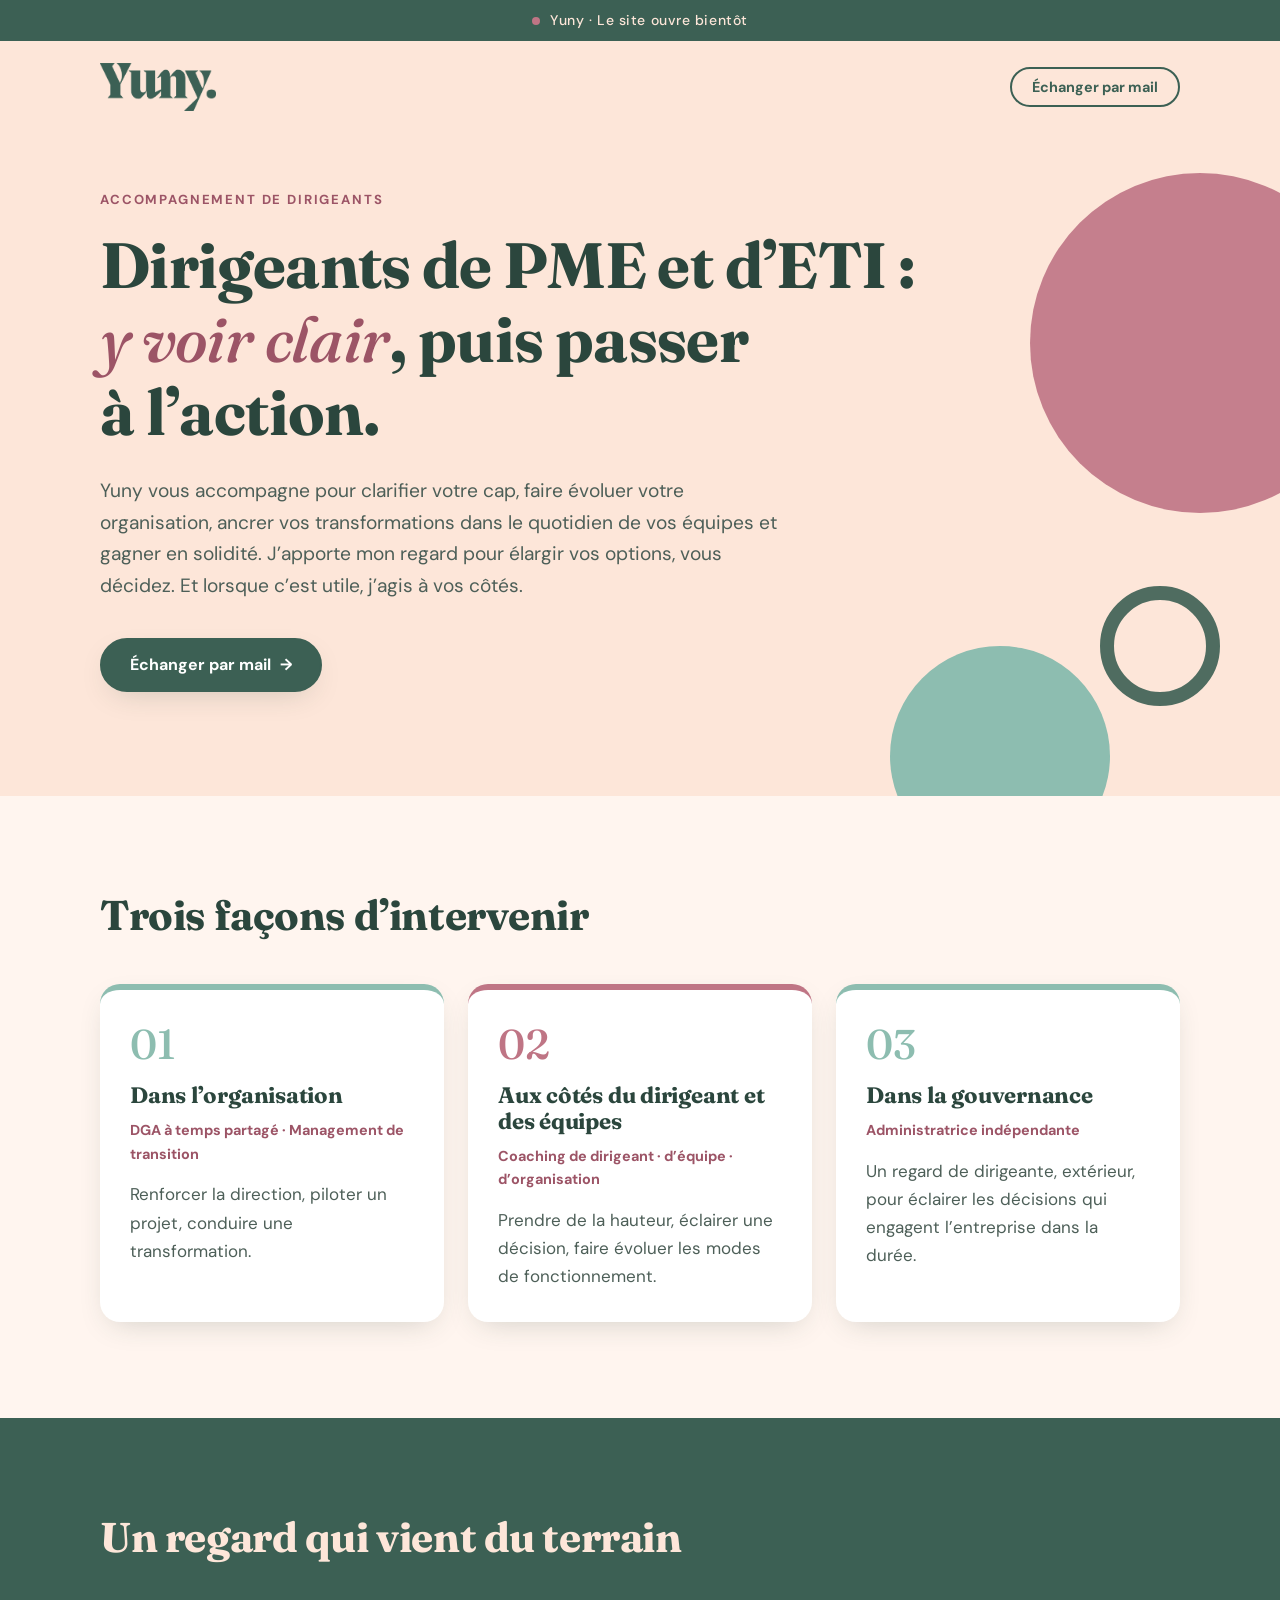
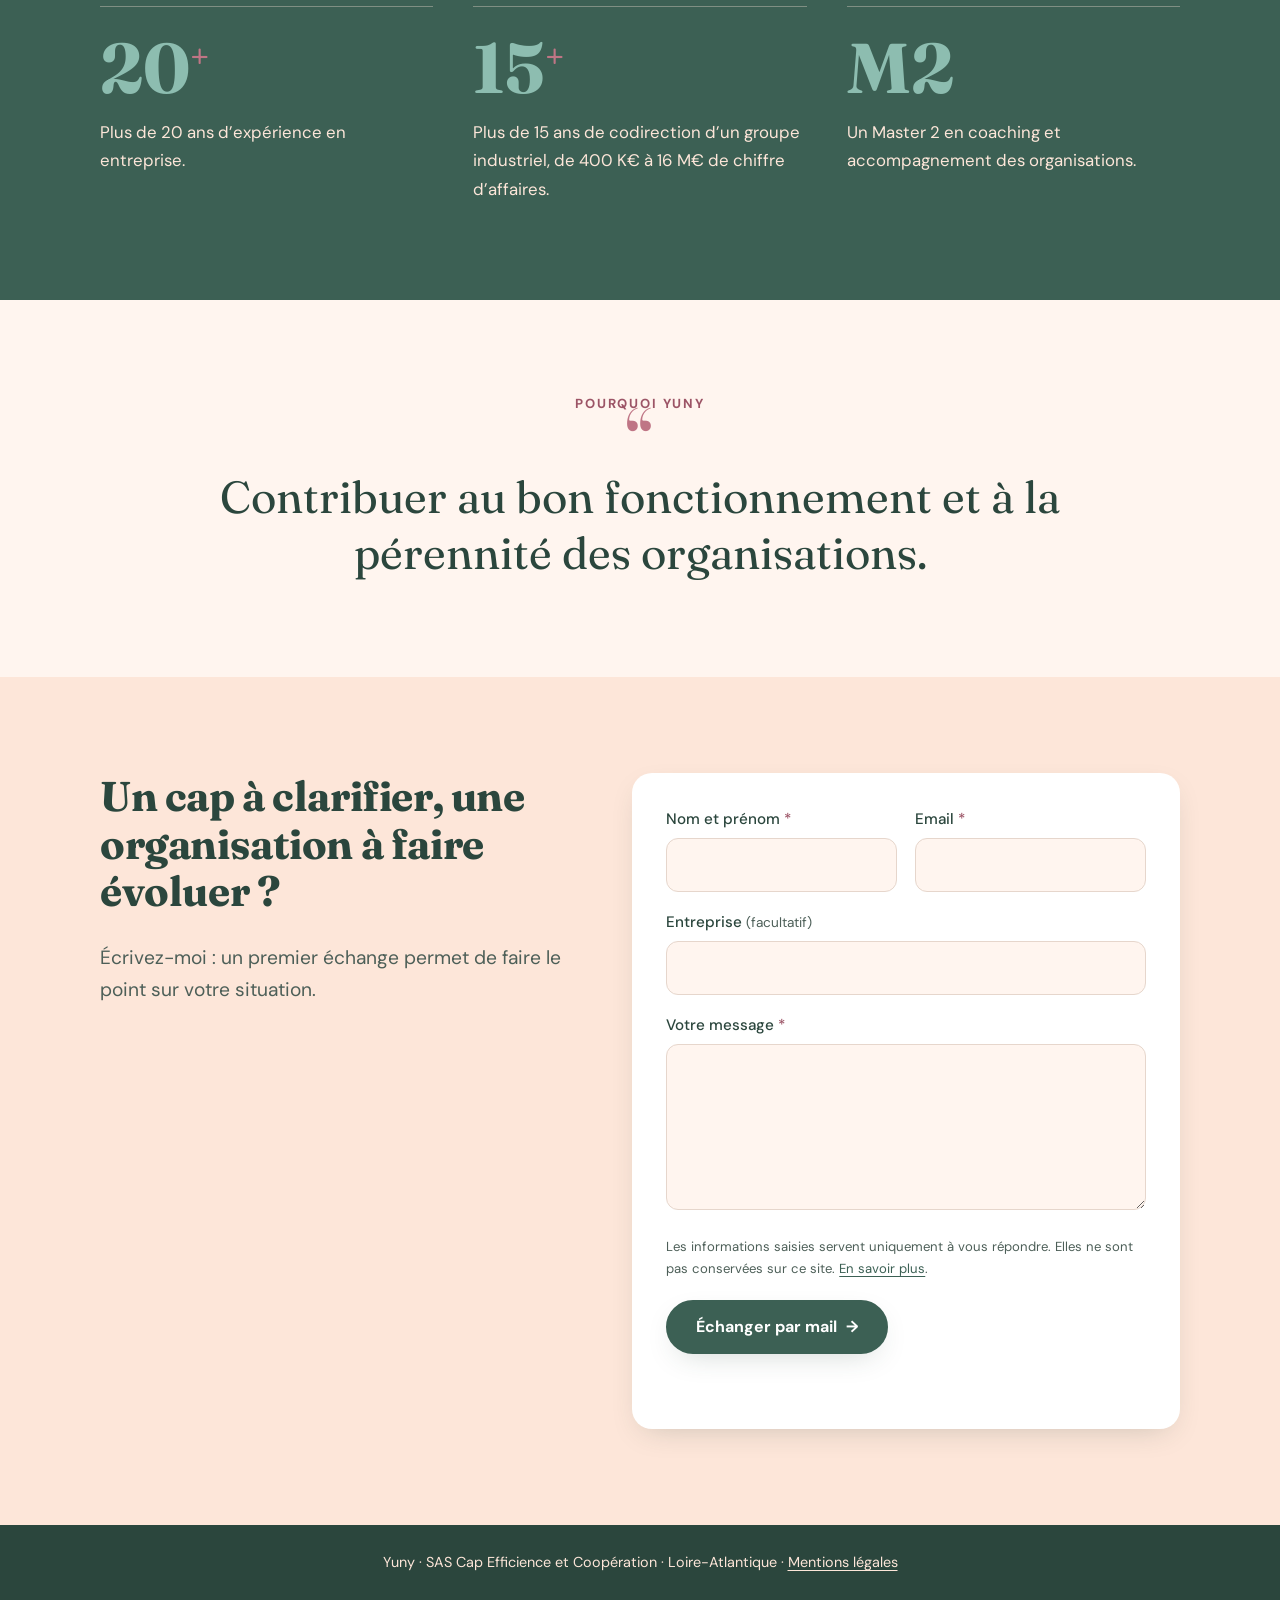
==== index.html @ f50bc77d "Landing page temporaire Yuny - index.html : bandeau, hero, offres, expérience, pourquoi Yuny, contac" ====
<!doctype html>
<html lang="fr">
<head>
  <meta charset="utf-8">
  <meta name="viewport" content="width=device-width, initial-scale=1">
  <title>Yuny · Accompagnement des dirigeants de PME et d'ETI</title>
  <meta name="description" content="Yuny accompagne les dirigeants de PME et d'ETI : DGA à temps partagé, management de transition, coaching et administratrice indépendante. Loire-Atlantique.">
  <meta name="theme-color" content="#3c6054">
  <meta property="og:title" content="Yuny · Y voir clair, puis passer à l'action">
  <meta property="og:description" content="Accompagnement des dirigeants de PME et d'ETI : clarifier le cap, faire évoluer l'organisation, gagner en solidité.">
  <meta property="og:type" content="website">
  <meta property="og:locale" content="fr_FR">
  <link rel="icon" href="assets/favicon.svg" type="image/svg+xml">
  <link rel="preconnect" href="https://fonts.googleapis.com">
  <link rel="preconnect" href="https://fonts.gstatic.com" crossorigin>
  <link href="https://fonts.googleapis.com/css2?family=DM+Sans:opsz,wght@9..40,400;9..40,500;9..40,700&family=Fraunces:opsz,wght@9..144,500;9..144,700&display=swap" rel="stylesheet">
  <link rel="stylesheet" href="assets/style.css">
</head>
<body>
  <a class="skip" href="#contenu">Aller au contenu</a>

  <div class="ribbon" role="note">
    <span class="ribbon__dot" aria-hidden="true"></span>
    Yuny · Le site ouvre bientôt
  </div>

  <header class="header">
    <div class="wrap header__inner">
      <a href="./" class="header__logo" aria-label="Yuny, accueil">
        <img src="assets/logo-yuny.png" alt="Yuny" width="1181" height="484">
      </a>
      <a class="btn btn--ghost btn--sm" href="#contact">Échanger par mail</a>
    </div>
  </header>

  <main id="contenu">
    <!-- HERO -->
    <section class="hero">
      <div class="hero__shapes" aria-hidden="true">
        <span class="shape shape--rose"></span>
        <span class="shape shape--sage"></span>
        <span class="shape shape--ring"></span>
      </div>
      <div class="wrap hero__inner">
        <p class="eyebrow">Accompagnement de dirigeants</p>
        <h1>Dirigeants de PME et d’ETI&nbsp;: <em>y&nbsp;voir clair</em>, puis passer à&nbsp;l’action.</h1>
        <p class="lead">Yuny vous accompagne pour clarifier votre cap, faire évoluer votre organisation, ancrer vos transformations dans le quotidien de vos équipes et gagner en solidité. J’apporte mon regard pour élargir vos options, vous décidez. Et lorsque c’est utile, j’agis à vos côtés.</p>
        <div class="hero__cta">
          <a class="btn" href="#contact">Échanger par mail <span aria-hidden="true">→</span></a>
        </div>
      </div>
    </section>

    <!-- OFFRES -->
    <section class="section" aria-labelledby="t-offres">
      <div class="wrap">
        <h2 id="t-offres" class="section__title">Trois façons d’intervenir</h2>
        <div class="cards">
          <article class="card">
            <span class="card__num" aria-hidden="true">01</span>
            <h3>Dans l’organisation</h3>
            <p class="card__tag">DGA à temps partagé · Management de transition</p>
            <p>Renforcer la direction, piloter un projet, conduire une transformation.</p>
          </article>
          <article class="card card--accent">
            <span class="card__num" aria-hidden="true">02</span>
            <h3>Aux côtés du dirigeant et des équipes</h3>
            <p class="card__tag">Coaching de dirigeant · d’équipe · d’organisation</p>
            <p>Prendre de la hauteur, éclairer une décision, faire évoluer les modes de fonctionnement.</p>
          </article>
          <article class="card">
            <span class="card__num" aria-hidden="true">03</span>
            <h3>Dans la gouvernance</h3>
            <p class="card__tag">Administratrice indépendante</p>
            <p>Un regard de dirigeante, extérieur, pour éclairer les décisions qui engagent l’entreprise dans la durée.</p>
          </article>
        </div>
      </div>
    </section>

    <!-- EXPERIENCE -->
    <section class="section section--green" aria-labelledby="t-terrain">
      <div class="wrap">
        <h2 id="t-terrain" class="section__title">Un regard qui vient du terrain</h2>
        <ul class="stats">
          <li class="stat">
            <span class="stat__big">20<sup>+</sup></span>
            <span class="stat__txt">Plus de 20 ans d’expérience en entreprise.</span>
          </li>
          <li class="stat">
            <span class="stat__big">15<sup>+</sup></span>
            <span class="stat__txt">Plus de 15 ans de codirection d’un groupe industriel, de 400&nbsp;K€ à 16&nbsp;M€ de chiffre d’affaires.</span>
          </li>
          <li class="stat">
            <span class="stat__big">M2</span>
            <span class="stat__txt">Un Master&nbsp;2 en coaching et accompagnement des organisations.</span>
          </li>
        </ul>
      </div>
    </section>

    <!-- POURQUOI -->
    <section class="section why" aria-labelledby="t-why">
      <div class="wrap why__inner">
        <h2 id="t-why" class="eyebrow eyebrow--center">Pourquoi Yuny</h2>
        <p class="why__quote">Contribuer au bon fonctionnement et à la pérennité des organisations.</p>
      </div>
    </section>

    <!-- CONTACT -->
    <section class="section section--peach" id="contact" aria-labelledby="t-contact">
      <div class="wrap contact">
        <div class="contact__intro">
          <h2 id="t-contact" class="section__title">Un cap à clarifier, une organisation à faire évoluer&nbsp;?</h2>
          <p class="lead">Écrivez-moi&nbsp;: un premier échange permet de faire le point sur votre situation.</p>
        </div>

        <form class="form" id="contact-form" action="contact.php" method="post" novalidate>
          <div class="form__row">
            <div class="field">
              <label for="f-nom">Nom et prénom <span aria-hidden="true">*</span></label>
              <input id="f-nom" name="nom" type="text" autocomplete="name" required maxlength="100">
            </div>
            <div class="field">
              <label for="f-email">Email <span aria-hidden="true">*</span></label>
              <input id="f-email" name="email" type="email" autocomplete="email" required maxlength="150">
            </div>
          </div>
          <div class="field">
            <label for="f-societe">Entreprise <span class="opt">(facultatif)</span></label>
            <input id="f-societe" name="societe" type="text" autocomplete="organization" maxlength="150">
          </div>
          <div class="field">
            <label for="f-message">Votre message <span aria-hidden="true">*</span></label>
            <textarea id="f-message" name="message" rows="5" required minlength="10" maxlength="5000"></textarea>
          </div>

          <!-- anti-spam : champ invisible, doit rester vide -->
          <div class="hp" aria-hidden="true">
            <label for="f-site">Ne pas remplir</label>
            <input id="f-site" name="site" type="text" tabindex="-1" autocomplete="off">
          </div>
          <input type="hidden" name="elapsed" id="f-elapsed" value="">

          <p class="form__legal">Les informations saisies servent uniquement à vous répondre. Elles ne sont pas conservées sur ce site. <a href="mentions-legales.html#donnees">En savoir plus</a>.</p>

          <button class="btn" type="submit">Échanger par mail <span aria-hidden="true">→</span></button>
          <p class="form__status" id="form-status" role="status" aria-live="polite"></p>
        </form>
      </div>
    </section>
  </main>

  <footer class="footer">
    <div class="wrap footer__inner">
      <p>Yuny · SAS Cap Efficience et Coopération · Loire-Atlantique · <a href="mentions-legales.html">Mentions légales</a></p>
    </div>
  </footer>

  <script src="assets/main.js" defer></script>
</body>
</html>
---- assets/style.css ----
/* Yuny — landing page temporaire */
:root {
  --rose: #bf7585;
  --rose-dark: #9c5466;      /* rose foncé : texte lisible sur fond clair */
  --green: #3c6054;
  --green-dark: #2b463d;
  --sage: #8dbdb0;
  --peach: #fde6d9;
  --peach-soft: #fff5ef;
  --ink: #1f2f29;
  --muted: #4d5f58;
  --white: #ffffff;

  --serif: "Fraunces", Georgia, "Times New Roman", serif;
  --sans: "DM Sans", system-ui, -apple-system, "Segoe UI", Roboto, sans-serif;

  --radius: 20px;
  --wrap: 1120px;
  --shadow: 0 10px 30px -12px rgba(43, 70, 61, .25);
}

*, *::before, *::after { box-sizing: border-box; }
html { scroll-behavior: smooth; -webkit-text-size-adjust: 100%; }
@media (prefers-reduced-motion: reduce) { html { scroll-behavior: auto; } * { transition: none !important; animation: none !important; } }

body {
  margin: 0;
  font-family: var(--sans);
  font-size: 1.0625rem;
  line-height: 1.65;
  color: var(--ink);
  background: var(--peach-soft);
  -webkit-font-smoothing: antialiased;
}
img { max-width: 100%; height: auto; display: block; }
a { color: var(--green); text-underline-offset: 3px; }
a:hover { color: var(--rose-dark); }
:focus-visible { outline: 3px solid var(--rose); outline-offset: 3px; border-radius: 4px; }

h1, h2, h3 { font-family: var(--serif); font-weight: 700; line-height: 1.15; color: var(--green-dark); margin: 0; letter-spacing: -0.01em; }

.wrap { width: 100%; max-width: var(--wrap); margin: 0 auto; padding: 0 20px; }

.skip { position: absolute; left: -9999px; top: 0; background: var(--green); color: var(--white); padding: 10px 16px; z-index: 100; }
.skip:focus { left: 12px; top: 12px; }

/* Bandeau */
.ribbon {
  background: var(--green);
  color: var(--peach);
  text-align: center;
  font-size: .875rem;
  font-weight: 500;
  letter-spacing: .04em;
  padding: 9px 16px;
  display: flex; align-items: center; justify-content: center; gap: 10px;
}
.ribbon__dot { width: 8px; height: 8px; border-radius: 50%; background: var(--rose); box-shadow: 0 0 0 0 rgba(191,117,133,.7); animation: pulse 2s infinite; }
@keyframes pulse { 70% { box-shadow: 0 0 0 8px rgba(191,117,133,0); } 100% { box-shadow: 0 0 0 0 rgba(191,117,133,0); } }

/* Header */
.header { background: var(--peach); }
.header__inner { display: flex; align-items: center; justify-content: space-between; gap: 16px; padding-top: 22px; padding-bottom: 22px; }
.header__logo img { width: 116px; }

/* Boutons */
.btn {
  display: inline-flex; align-items: center; gap: .55em;
  background: var(--green); color: var(--white);
  font: 700 1rem/1 var(--sans);
  padding: 17px 28px; border-radius: 999px; border: 2px solid var(--green);
  text-decoration: none; cursor: pointer;
  box-shadow: var(--shadow);
  transition: transform .2s ease, background .2s ease, box-shadow .2s ease;
}
.btn:hover { background: var(--green-dark); border-color: var(--green-dark); color: var(--white); transform: translateY(-2px); }
.btn span { transition: transform .2s ease; }
.btn:hover span { transform: translateX(4px); }
.btn--ghost { background: transparent; color: var(--green); box-shadow: none; }
.btn--ghost:hover { background: var(--green); color: var(--white); }
.btn--sm { padding: 11px 20px; font-size: .9rem; }
.btn[disabled] { opacity: .6; cursor: wait; transform: none; }

/* Hero */
.hero { position: relative; overflow: hidden; background: var(--peach); padding: 56px 0 104px; }
.hero__inner { position: relative; z-index: 1; max-width: 860px; margin-left: max(0px, calc((100% - var(--wrap)) / 2)); }
.eyebrow { font-family: var(--sans); font-size: .82rem; font-weight: 700; letter-spacing: .14em; text-transform: uppercase; color: var(--rose-dark); margin: 0 0 18px; }
.hero h1 { font-size: clamp(2.2rem, 5.4vw, 4rem); font-weight: 700; }
.hero h1 em { font-style: italic; font-weight: 500; color: var(--rose-dark); }
.lead { font-size: clamp(1.05rem, 1.6vw, 1.2rem); color: var(--muted); max-width: 680px; margin: 26px 0 0; }
.hero__cta { margin-top: 36px; }

.hero__shapes { position: absolute; inset: 0; pointer-events: none; }
.shape { position: absolute; border-radius: 50%; }
.shape--rose { width: 340px; height: 340px; background: var(--rose); opacity: .9; right: -90px; top: 40px; }
.shape--sage { width: 220px; height: 220px; background: var(--sage); right: 170px; bottom: -70px; }
.shape--ring { width: 120px; height: 120px; border: 14px solid var(--green); right: 60px; bottom: 90px; opacity: .9; }

/* Sections */
.section { padding: 96px 0; }
.section__title { font-size: clamp(1.8rem, 3.6vw, 2.6rem); margin-bottom: 44px; max-width: 760px; }
.section--green { background: var(--green); color: var(--peach); }
.section--green .section__title { color: var(--peach); }
.section--peach { background: var(--peach); }

/* Cartes */
.cards { display: grid; grid-template-columns: repeat(3, 1fr); gap: 24px; }
.card {
  position: relative; background: var(--white); border-radius: var(--radius);
  padding: 34px 30px 32px; box-shadow: var(--shadow);
  border-top: 6px solid var(--sage);
  transition: transform .25s ease;
}
.card:hover { transform: translateY(-4px); }
.card--accent { border-top-color: var(--rose); }
.card__num { font-family: var(--serif); font-size: 2.6rem; font-weight: 500; color: var(--sage); line-height: 1; display: block; margin-bottom: 18px; }
.card--accent .card__num { color: var(--rose); }
.card h3 { font-size: 1.4rem; margin-bottom: 10px; }
.card__tag { font-size: .9rem; font-weight: 700; color: var(--rose-dark); margin: 0 0 14px; }
.card p:last-child { margin: 0; color: var(--muted); }

/* Stats */
.stats { list-style: none; margin: 0; padding: 0; display: grid; grid-template-columns: repeat(3, 1fr); gap: 40px; }
.stat { border-top: 1px solid rgba(253, 230, 217, .35); padding-top: 26px; }
.stat__big { display: block; font-family: var(--serif); font-size: clamp(3rem, 6vw, 4.4rem); font-weight: 700; line-height: 1; color: var(--sage); margin-bottom: 14px; }
.stat__big sup { font-size: .5em; color: var(--rose); vertical-align: super; }
.stat__txt { font-size: 1.05rem; }

/* Pourquoi */
.why { background: var(--peach-soft); text-align: center; }
.why__inner { max-width: 880px; }
.eyebrow--center { text-align: center; }
.why__quote { font-family: var(--serif); font-size: clamp(1.7rem, 3.8vw, 2.8rem); line-height: 1.25; color: var(--green-dark); margin: 0; position: relative; padding-top: 40px; }
.why__quote::before { content: "“"; position: absolute; top: -30px; left: 50%; transform: translateX(-50%); font-size: 6rem; color: var(--rose); line-height: 1; }

/* Contact */
.contact { display: grid; grid-template-columns: 1fr 1.15fr; gap: 56px; align-items: start; }
.contact__intro .section__title { margin-bottom: 0; }
.form { background: var(--white); border-radius: var(--radius); padding: 34px; box-shadow: var(--shadow); }
.form__row { display: grid; grid-template-columns: 1fr 1fr; gap: 18px; }
.field { margin-bottom: 18px; }
.field label { display: block; font-weight: 500; font-size: .95rem; margin-bottom: 6px; color: var(--green-dark); }
.field label span[aria-hidden] { color: var(--rose-dark); }
.opt { font-weight: 400; color: var(--muted); font-size: .85rem; }
.field input, .field textarea {
  width: 100%; font: inherit; color: var(--ink);
  background: var(--peach-soft); border: 1.5px solid #e6d6cc; border-radius: 12px;
  padding: 12px 14px; transition: border-color .2s, background .2s;
}
.field textarea { resize: vertical; min-height: 130px; }
.field input:focus, .field textarea:focus { outline: none; border-color: var(--green); background: var(--white); box-shadow: 0 0 0 3px rgba(141, 189, 176, .45); }
.field.is-invalid input, .field.is-invalid textarea { border-color: var(--rose-dark); }
.hp { position: absolute; left: -10000px; width: 1px; height: 1px; overflow: hidden; }
.form__legal { font-size: .82rem; color: var(--muted); margin: 0 0 20px; }
.form__status { margin: 16px 0 0; font-weight: 500; min-height: 1.5em; }
.form__status.ok { color: var(--green); }
.form__status.err { color: var(--rose-dark); }

/* Footer */
.footer { background: var(--green-dark); color: var(--peach); font-size: .9rem; }
.footer__inner { padding-top: 26px; padding-bottom: 26px; text-align: center; }
.footer p { margin: 0; }
.footer a { color: var(--peach); }
.footer a:hover { color: var(--sage); }

/* Page mentions légales */
.legal { padding: 64px 0 96px; }
.legal .wrap { max-width: 780px; }
.legal h1 { font-size: clamp(2rem, 4vw, 2.8rem); margin-bottom: 32px; }
.legal h2 { font-size: 1.4rem; margin: 40px 0 12px; }
.legal p, .legal li { color: var(--muted); }
.todo { background: #fff3c4; color: #6b5300; padding: 0 4px; border-radius: 4px; }

/* Responsive */
@media (max-width: 1180px) {
  .shape--rose { width: 240px; height: 240px; right: -120px; top: -50px; opacity: .55; }
  .shape--sage { width: 160px; height: 160px; right: -40px; bottom: -70px; }
  .shape--ring { width: 90px; height: 90px; border-width: 10px; right: 110px; bottom: -30px; opacity: .5; }
}
@media (max-width: 900px) {
  .cards, .stats { grid-template-columns: 1fr; }
  .stats { gap: 28px; }
  .contact { grid-template-columns: 1fr; gap: 32px; }
  .shape--ring { display: none; }
}
@media (max-width: 560px) {
  .section { padding: 68px 0; }
  .hero { padding: 36px 0 76px; }
  .header__logo img { width: 92px; }
  .header .btn--sm { padding: 9px 14px; font-size: .82rem; }
  .form { padding: 24px 20px; }
  .form__row { grid-template-columns: 1fr; gap: 0; }
  .btn { width: 100%; justify-content: center; }
  .header .btn { width: auto; }
}
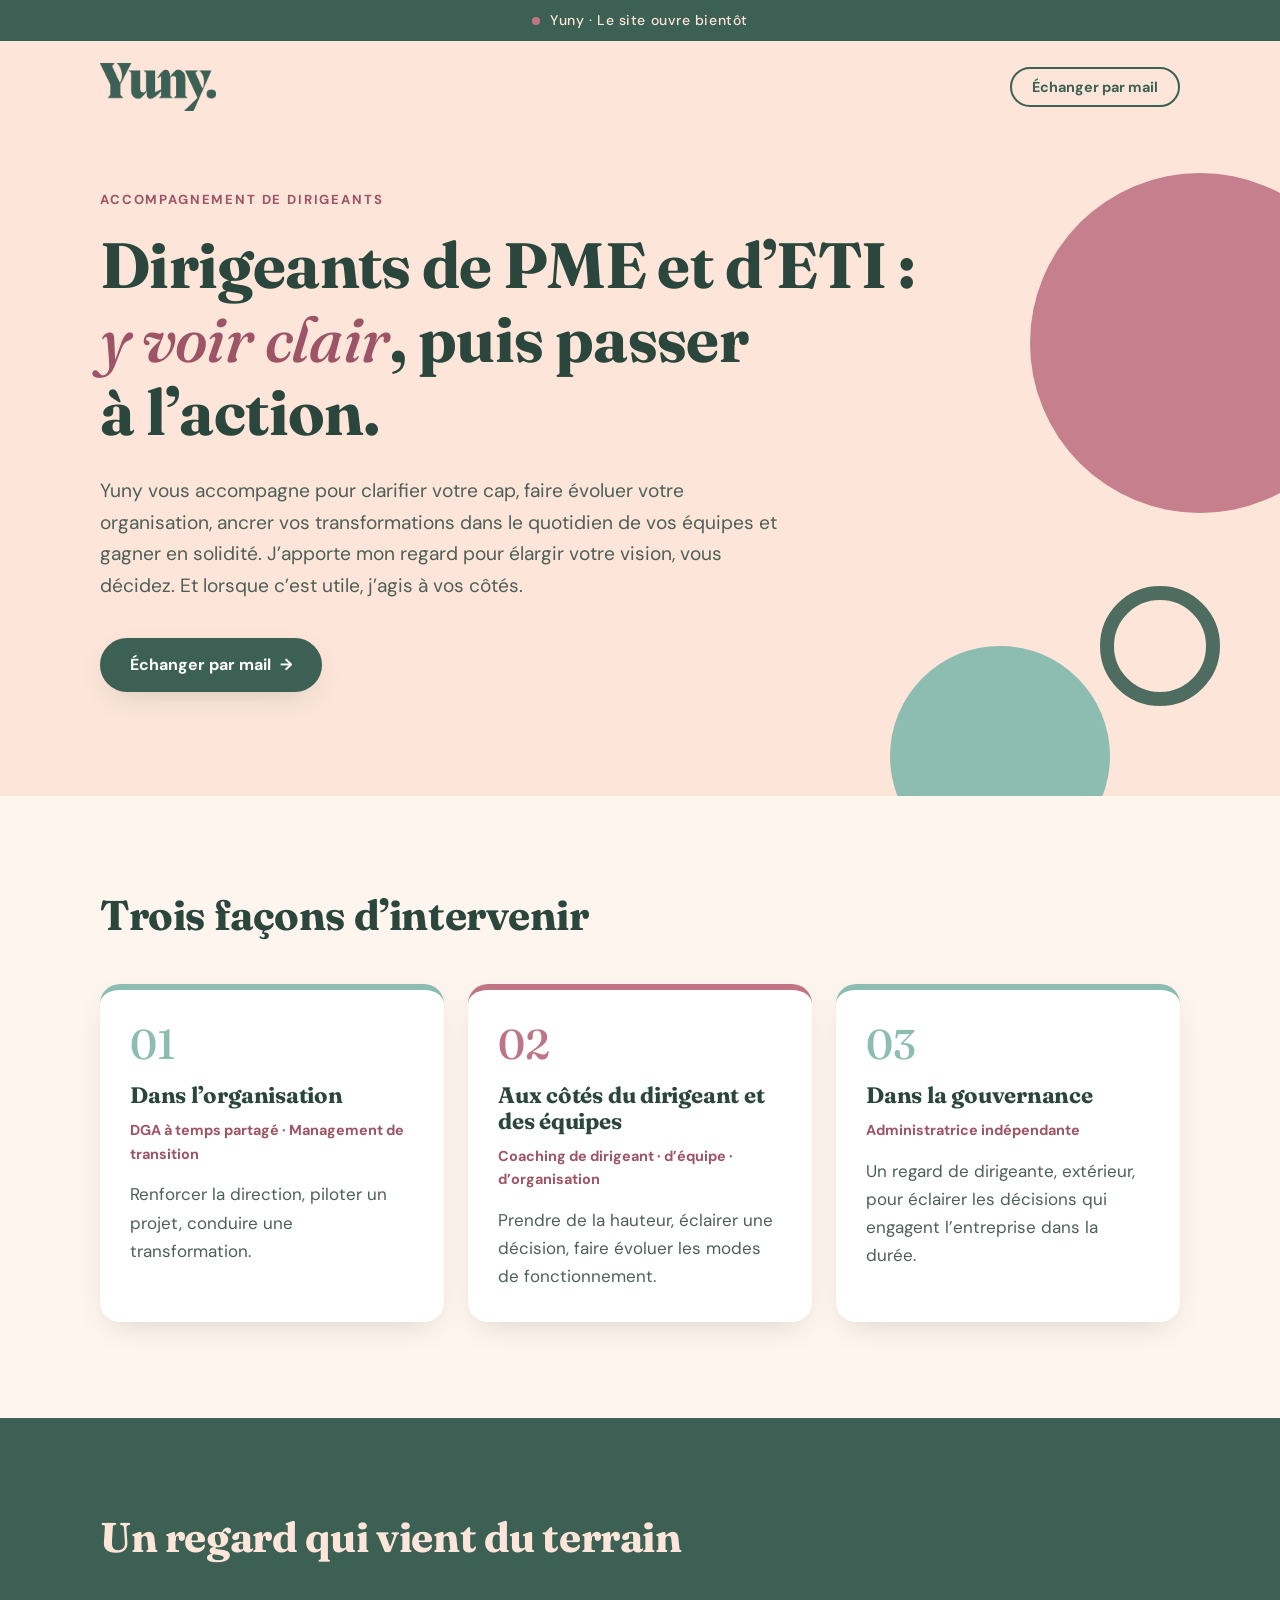
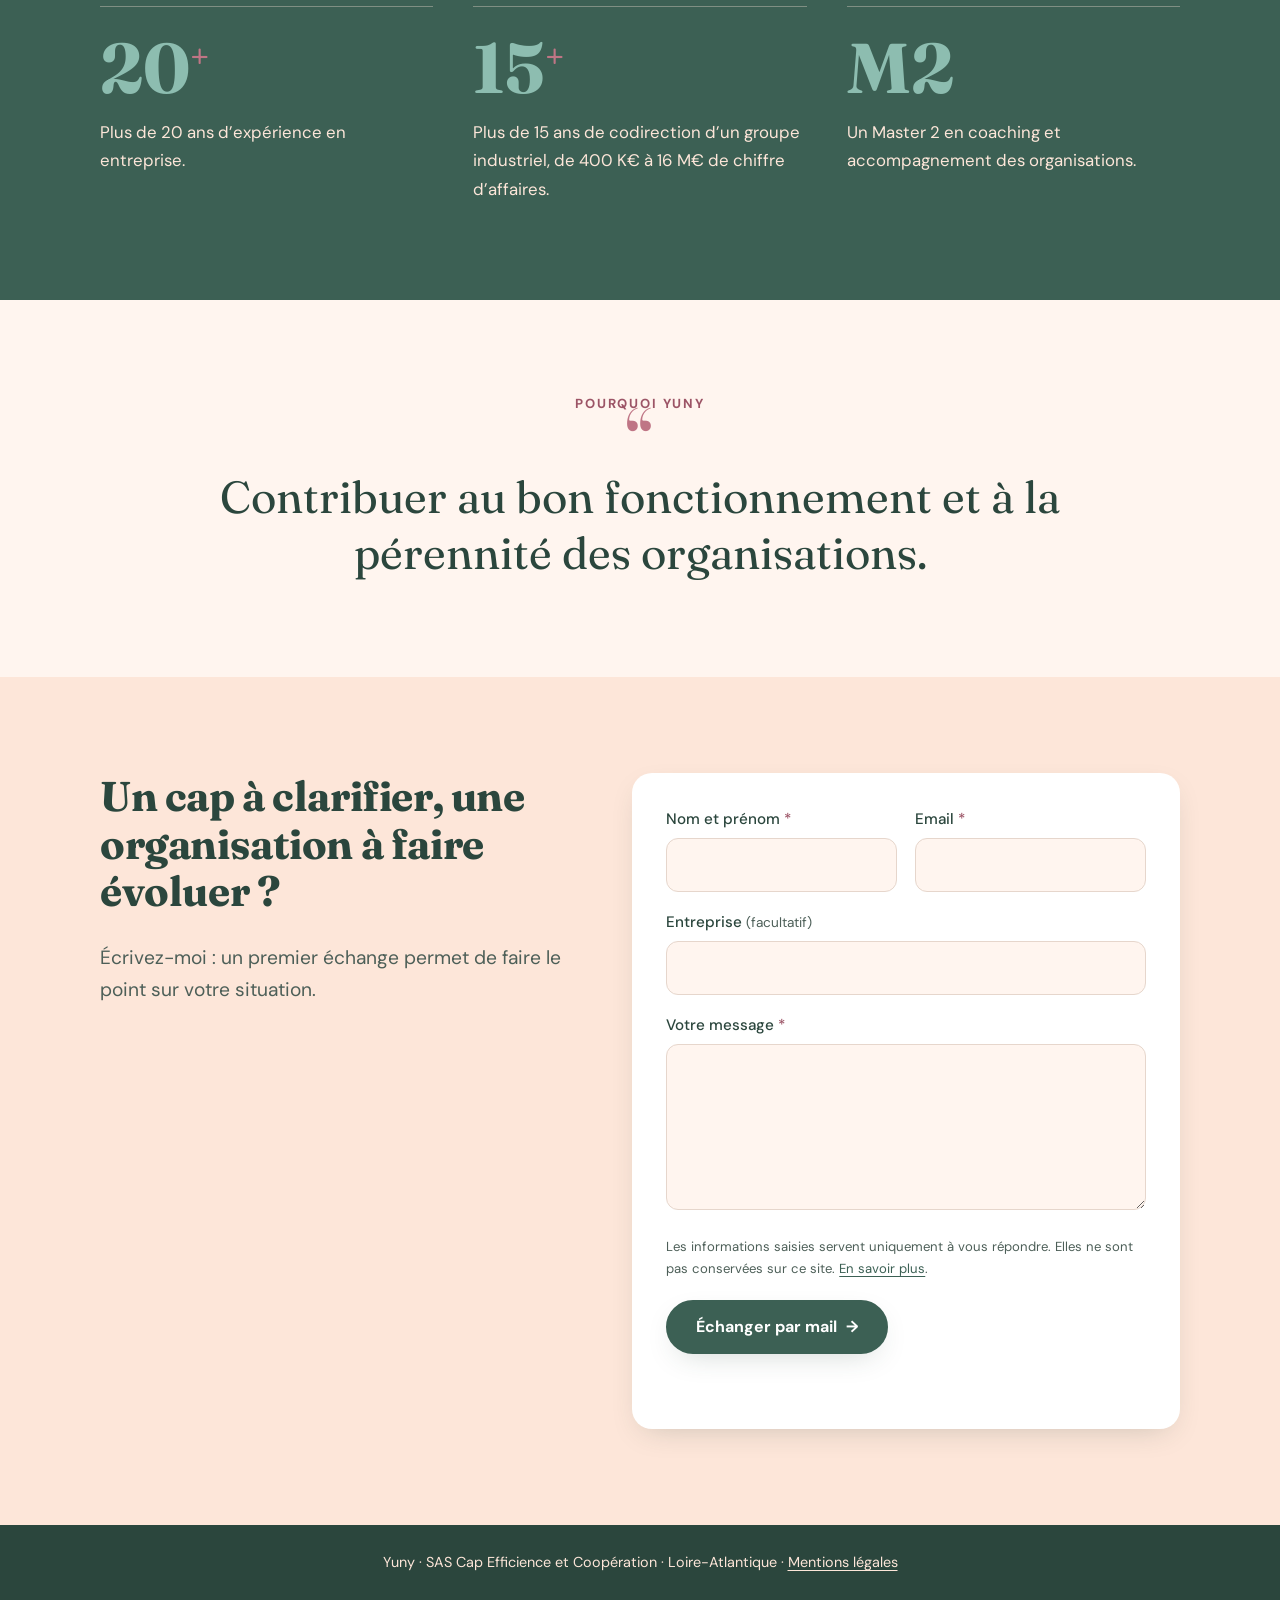
==== commit 57635348: "Sous-titre : élargir votre vision Co-Authored-By: Claude Opus 5.5 <noreply@anthropic.com>" ====
--- a/index.html
+++ b/index.html
@@ -44,7 +44,7 @@
       <div class="wrap hero__inner">
         <p class="eyebrow">Accompagnement de dirigeants</p>
         <h1>Dirigeants de PME et d’ETI&nbsp;: <em>y&nbsp;voir clair</em>, puis passer à&nbsp;l’action.</h1>
-        <p class="lead">Yuny vous accompagne pour clarifier votre cap, faire évoluer votre organisation, ancrer vos transformations dans le quotidien de vos équipes et gagner en solidité. J’apporte mon regard pour élargir vos options, vous décidez. Et lorsque c’est utile, j’agis à vos côtés.</p>
+        <p class="lead">Yuny vous accompagne pour clarifier votre cap, faire évoluer votre organisation, ancrer vos transformations dans le quotidien de vos équipes et gagner en solidité. J’apporte mon regard pour élargir votre vision, vous décidez. Et lorsque c’est utile, j’agis à vos côtés.</p>
         <div class="hero__cta">
           <a class="btn" href="#contact">Échanger par mail <span aria-hidden="true">→</span></a>
         </div>
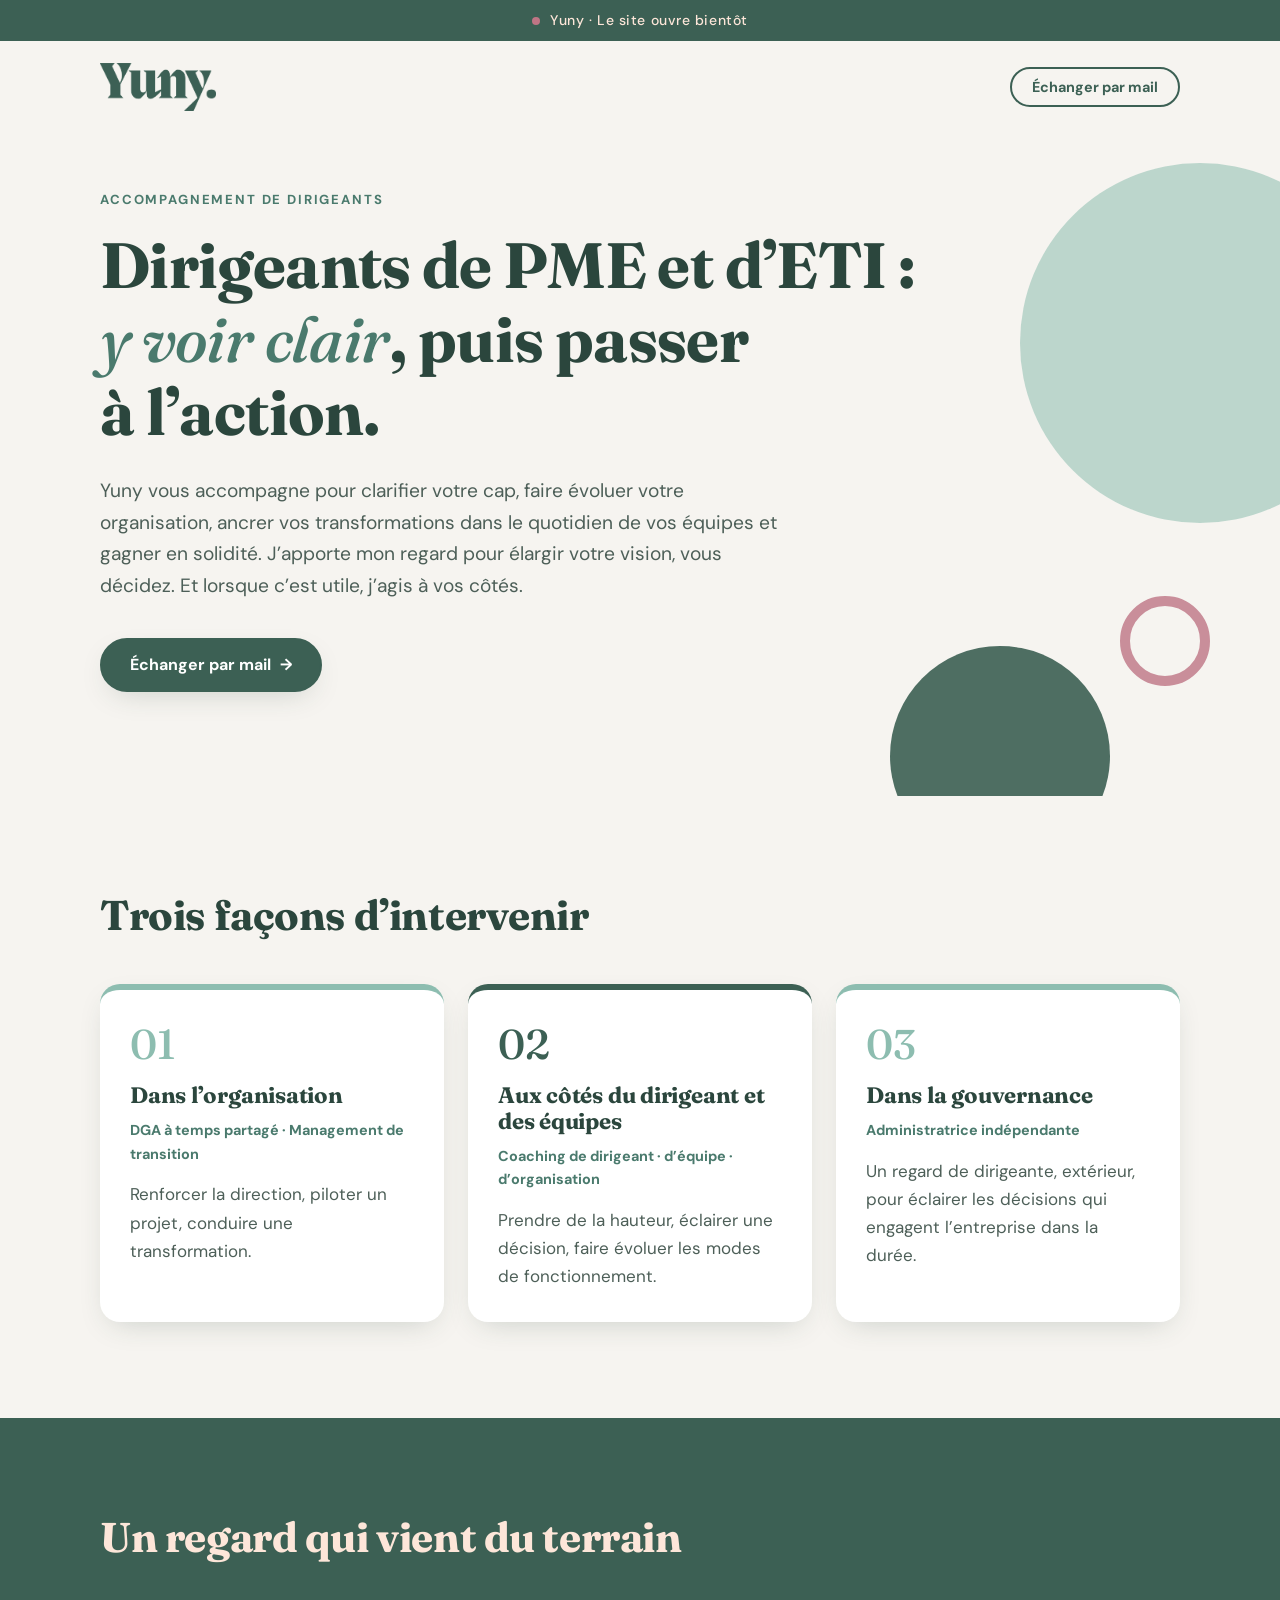
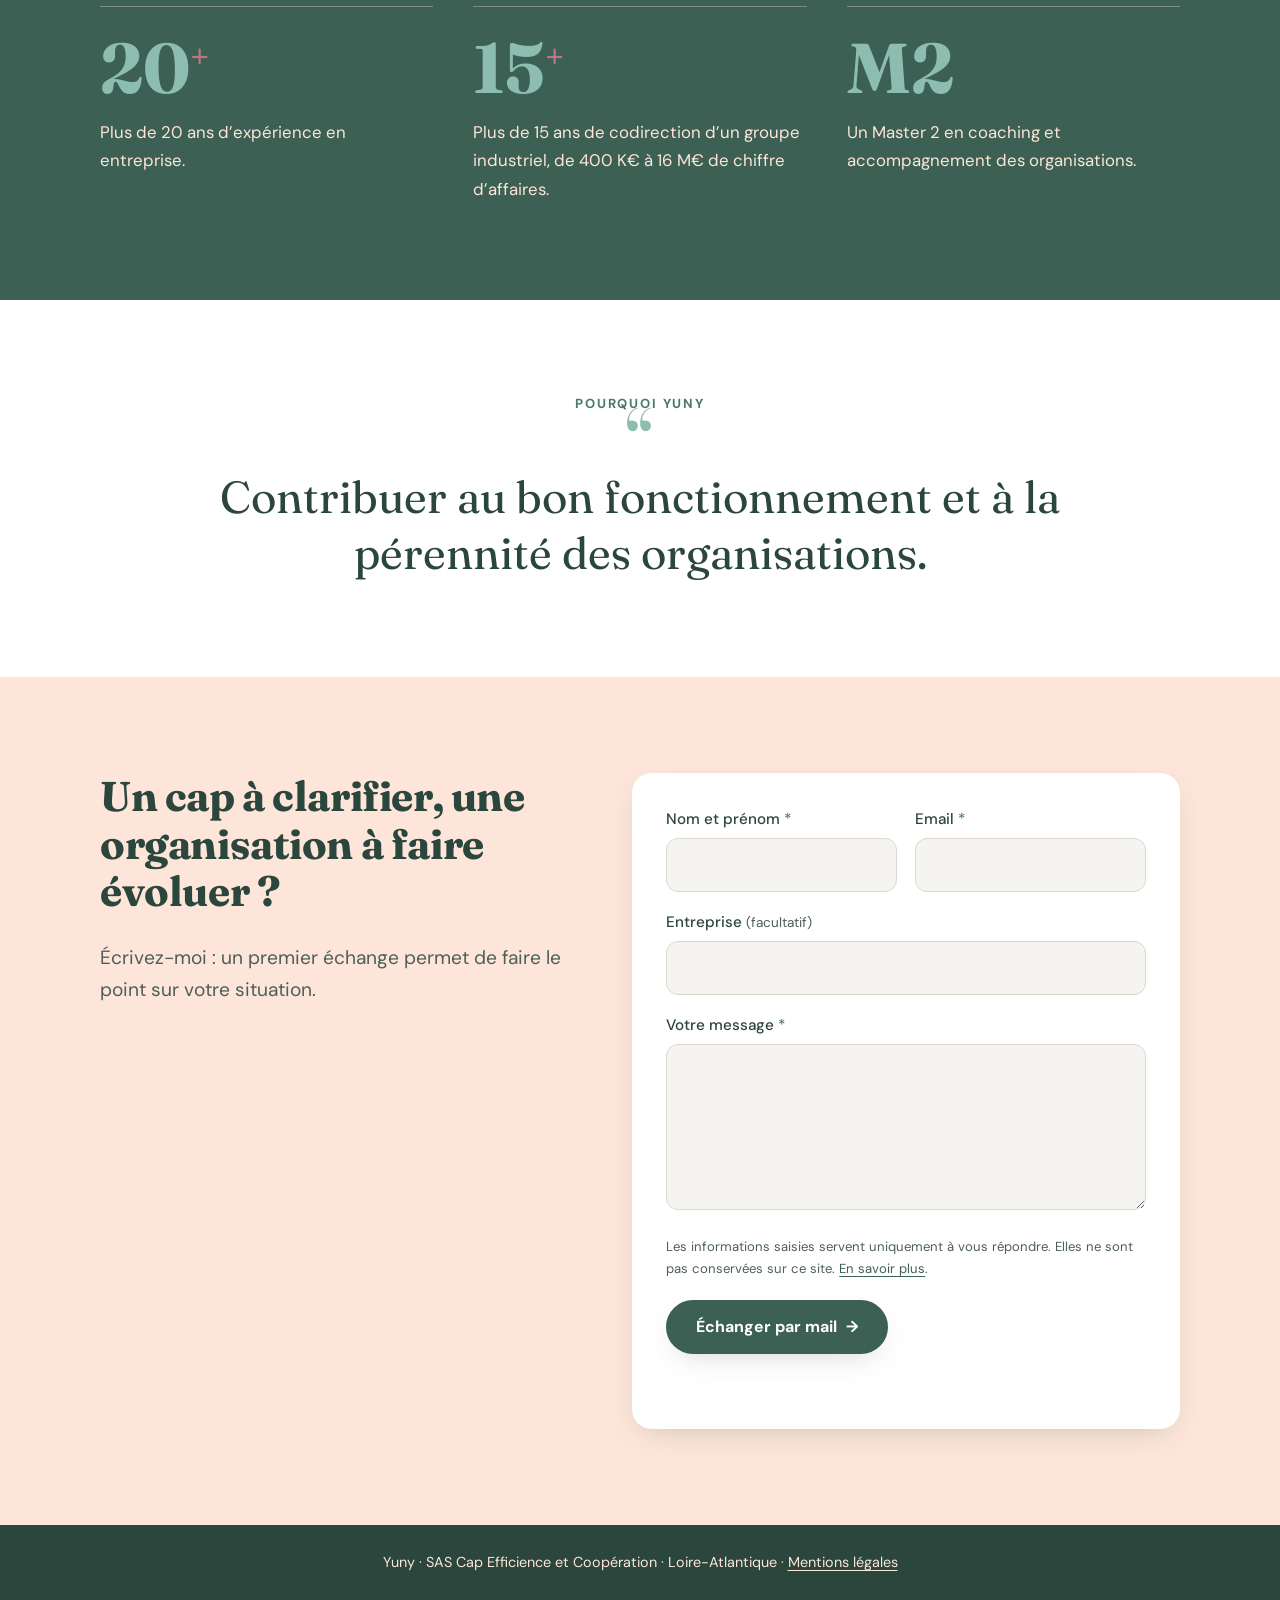
==== commit 03d2bf05: "Design plus sobre (rose en accent) et siège/RCS dans les mentions légales Co-Authored-By: Claude Opu" ====
--- a/index.html
+++ b/index.html
@@ -37,8 +37,8 @@
     <!-- HERO -->
     <section class="hero">
       <div class="hero__shapes" aria-hidden="true">
-        <span class="shape shape--rose"></span>
-        <span class="shape shape--sage"></span>
+        <span class="shape shape--big"></span>
+        <span class="shape shape--mid"></span>
         <span class="shape shape--ring"></span>
       </div>
       <div class="wrap hero__inner">
--- a/assets/style.css
+++ b/assets/style.css
@@ -7,6 +7,8 @@
   --sage: #8dbdb0;
   --peach: #fde6d9;
   --peach-soft: #fff5ef;
+  --neutral: #f6f4f0;
+  --sage-dark: #4a7a6d;     /* vert sauge foncé : texte lisible sur fond clair */
   --ink: #1f2f29;
   --muted: #4d5f58;
   --white: #ffffff;
@@ -29,13 +31,13 @@
   font-size: 1.0625rem;
   line-height: 1.65;
   color: var(--ink);
-  background: var(--peach-soft);
+  background: var(--neutral);
   -webkit-font-smoothing: antialiased;
 }
 img { max-width: 100%; height: auto; display: block; }
 a { color: var(--green); text-underline-offset: 3px; }
-a:hover { color: var(--rose-dark); }
-:focus-visible { outline: 3px solid var(--rose); outline-offset: 3px; border-radius: 4px; }
+a:hover { color: var(--green-dark); }
+:focus-visible { outline: 3px solid var(--sage); outline-offset: 3px; border-radius: 4px; }
 
 h1, h2, h3 { font-family: var(--serif); font-weight: 700; line-height: 1.15; color: var(--green-dark); margin: 0; letter-spacing: -0.01em; }
 
@@ -59,7 +61,7 @@
 @keyframes pulse { 70% { box-shadow: 0 0 0 8px rgba(191,117,133,0); } 100% { box-shadow: 0 0 0 0 rgba(191,117,133,0); } }
 
 /* Header */
-.header { background: var(--peach); }
+.header { background: var(--neutral); }
 .header__inner { display: flex; align-items: center; justify-content: space-between; gap: 16px; padding-top: 22px; padding-bottom: 22px; }
 .header__logo img { width: 116px; }
 
@@ -82,19 +84,19 @@
 .btn[disabled] { opacity: .6; cursor: wait; transform: none; }
 
 /* Hero */
-.hero { position: relative; overflow: hidden; background: var(--peach); padding: 56px 0 104px; }
+.hero { position: relative; overflow: hidden; background: var(--neutral); padding: 56px 0 104px; }
 .hero__inner { position: relative; z-index: 1; max-width: 860px; margin-left: max(0px, calc((100% - var(--wrap)) / 2)); }
-.eyebrow { font-family: var(--sans); font-size: .82rem; font-weight: 700; letter-spacing: .14em; text-transform: uppercase; color: var(--rose-dark); margin: 0 0 18px; }
+.eyebrow { font-family: var(--sans); font-size: .82rem; font-weight: 700; letter-spacing: .14em; text-transform: uppercase; color: var(--sage-dark); margin: 0 0 18px; }
 .hero h1 { font-size: clamp(2.2rem, 5.4vw, 4rem); font-weight: 700; }
-.hero h1 em { font-style: italic; font-weight: 500; color: var(--rose-dark); }
+.hero h1 em { font-style: italic; font-weight: 500; color: var(--sage-dark); }
 .lead { font-size: clamp(1.05rem, 1.6vw, 1.2rem); color: var(--muted); max-width: 680px; margin: 26px 0 0; }
 .hero__cta { margin-top: 36px; }
 
 .hero__shapes { position: absolute; inset: 0; pointer-events: none; }
 .shape { position: absolute; border-radius: 50%; }
-.shape--rose { width: 340px; height: 340px; background: var(--rose); opacity: .9; right: -90px; top: 40px; }
-.shape--sage { width: 220px; height: 220px; background: var(--sage); right: 170px; bottom: -70px; }
-.shape--ring { width: 120px; height: 120px; border: 14px solid var(--green); right: 60px; bottom: 90px; opacity: .9; }
+.shape--big { width: 360px; height: 360px; background: var(--sage); opacity: .55; right: -100px; top: 30px; }
+.shape--mid { width: 220px; height: 220px; background: var(--green); opacity: .9; right: 170px; bottom: -70px; }
+.shape--ring { width: 90px; height: 90px; border: 10px solid var(--rose); right: 70px; bottom: 110px; opacity: .8; }
 
 /* Sections */
 .section { padding: 96px 0; }
@@ -112,11 +114,11 @@
   transition: transform .25s ease;
 }
 .card:hover { transform: translateY(-4px); }
-.card--accent { border-top-color: var(--rose); }
+.card--accent { border-top-color: var(--green); }
 .card__num { font-family: var(--serif); font-size: 2.6rem; font-weight: 500; color: var(--sage); line-height: 1; display: block; margin-bottom: 18px; }
-.card--accent .card__num { color: var(--rose); }
+.card--accent .card__num { color: var(--green); }
 .card h3 { font-size: 1.4rem; margin-bottom: 10px; }
-.card__tag { font-size: .9rem; font-weight: 700; color: var(--rose-dark); margin: 0 0 14px; }
+.card__tag { font-size: .9rem; font-weight: 700; color: var(--sage-dark); margin: 0 0 14px; }
 .card p:last-child { margin: 0; color: var(--muted); }
 
 /* Stats */
@@ -127,11 +129,11 @@
 .stat__txt { font-size: 1.05rem; }
 
 /* Pourquoi */
-.why { background: var(--peach-soft); text-align: center; }
+.why { background: var(--white); text-align: center; }
 .why__inner { max-width: 880px; }
 .eyebrow--center { text-align: center; }
 .why__quote { font-family: var(--serif); font-size: clamp(1.7rem, 3.8vw, 2.8rem); line-height: 1.25; color: var(--green-dark); margin: 0; position: relative; padding-top: 40px; }
-.why__quote::before { content: "“"; position: absolute; top: -30px; left: 50%; transform: translateX(-50%); font-size: 6rem; color: var(--rose); line-height: 1; }
+.why__quote::before { content: "“"; position: absolute; top: -30px; left: 50%; transform: translateX(-50%); font-size: 6rem; color: var(--sage); line-height: 1; }
 
 /* Contact */
 .contact { display: grid; grid-template-columns: 1fr 1.15fr; gap: 56px; align-items: start; }
@@ -140,11 +142,11 @@
 .form__row { display: grid; grid-template-columns: 1fr 1fr; gap: 18px; }
 .field { margin-bottom: 18px; }
 .field label { display: block; font-weight: 500; font-size: .95rem; margin-bottom: 6px; color: var(--green-dark); }
-.field label span[aria-hidden] { color: var(--rose-dark); }
+.field label span[aria-hidden] { color: var(--sage-dark); }
 .opt { font-weight: 400; color: var(--muted); font-size: .85rem; }
 .field input, .field textarea {
   width: 100%; font: inherit; color: var(--ink);
-  background: var(--peach-soft); border: 1.5px solid #e6d6cc; border-radius: 12px;
+  background: var(--neutral); border: 1.5px solid #dcd8d0; border-radius: 12px;
   padding: 12px 14px; transition: border-color .2s, background .2s;
 }
 .field textarea { resize: vertical; min-height: 130px; }
@@ -173,9 +175,9 @@
 
 /* Responsive */
 @media (max-width: 1180px) {
-  .shape--rose { width: 240px; height: 240px; right: -120px; top: -50px; opacity: .55; }
-  .shape--sage { width: 160px; height: 160px; right: -40px; bottom: -70px; }
-  .shape--ring { width: 90px; height: 90px; border-width: 10px; right: 110px; bottom: -30px; opacity: .5; }
+  .shape--big { width: 240px; height: 240px; right: -120px; top: -50px; opacity: .45; }
+  .shape--mid { width: 160px; height: 160px; right: -40px; bottom: -70px; }
+  .shape--ring { width: 70px; height: 70px; border-width: 8px; right: 110px; bottom: -20px; opacity: .6; }
 }
 @media (max-width: 900px) {
   .cards, .stats { grid-template-columns: 1fr; }
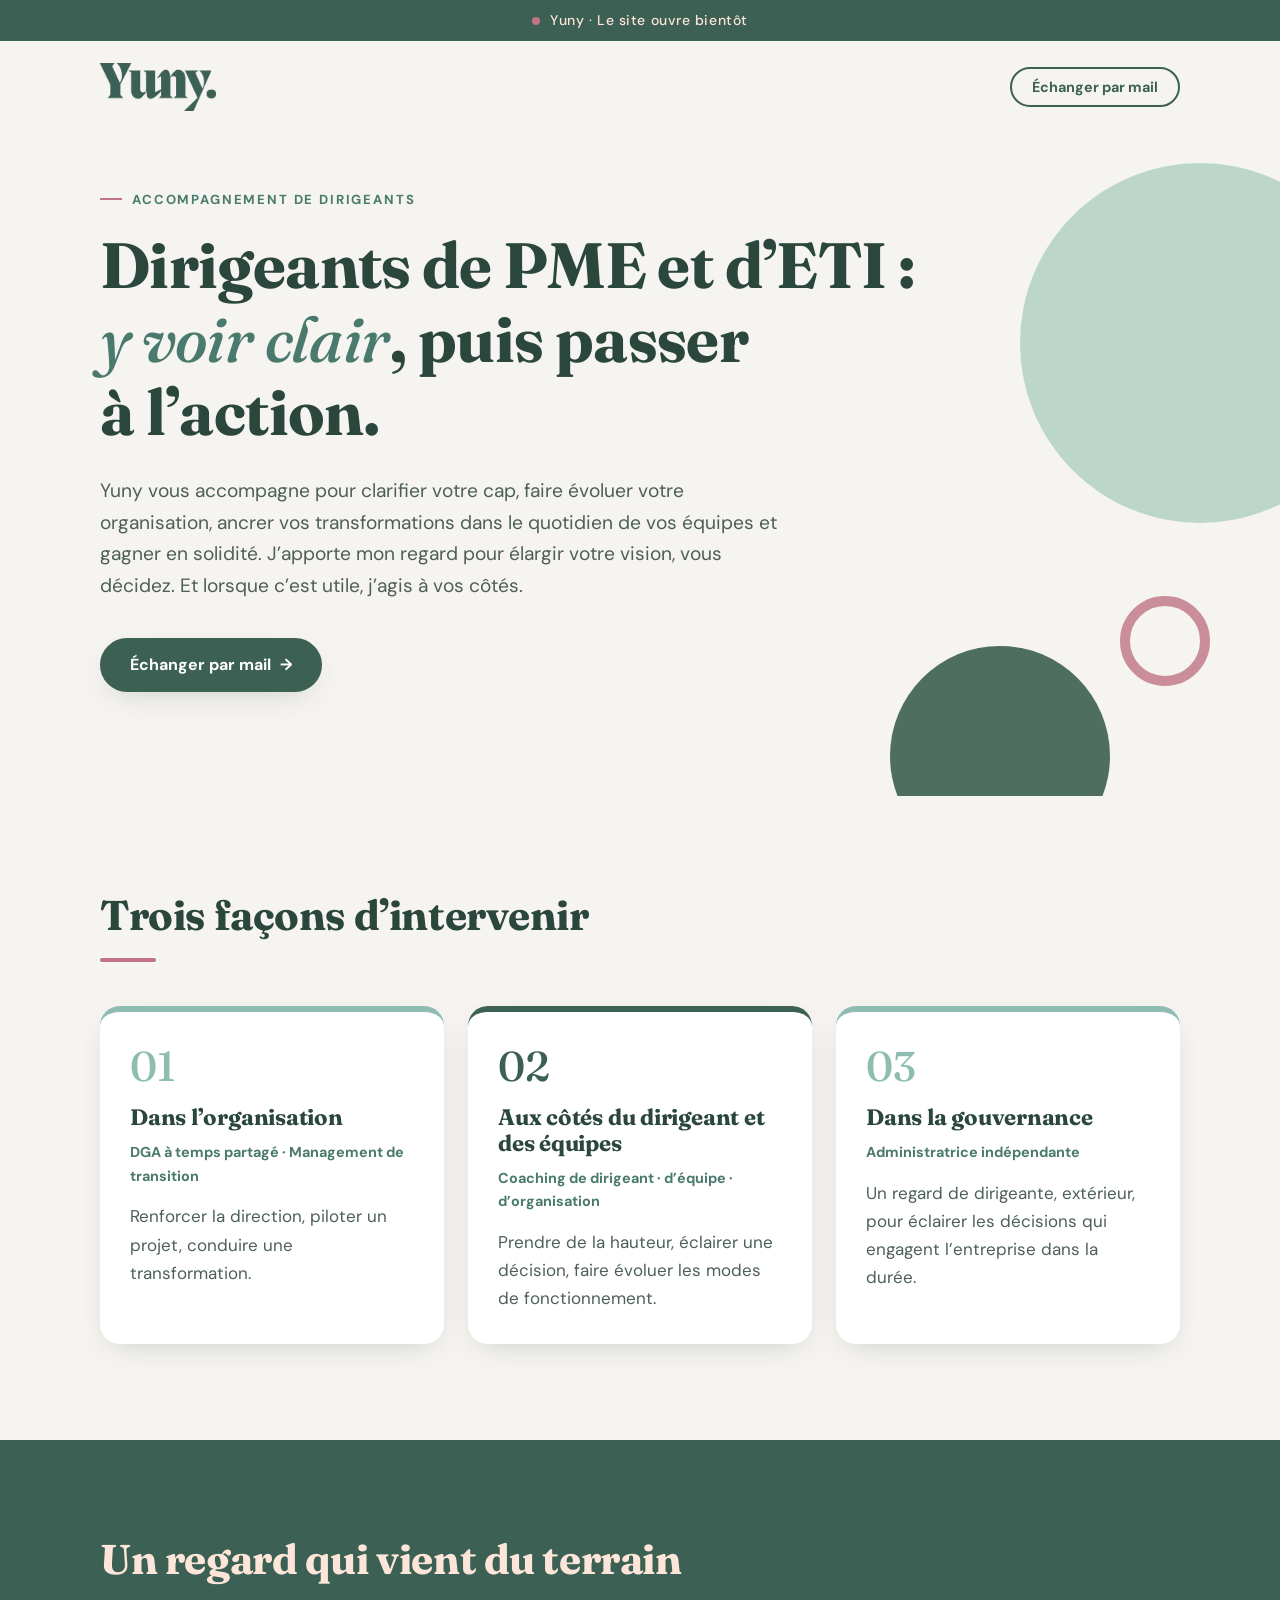
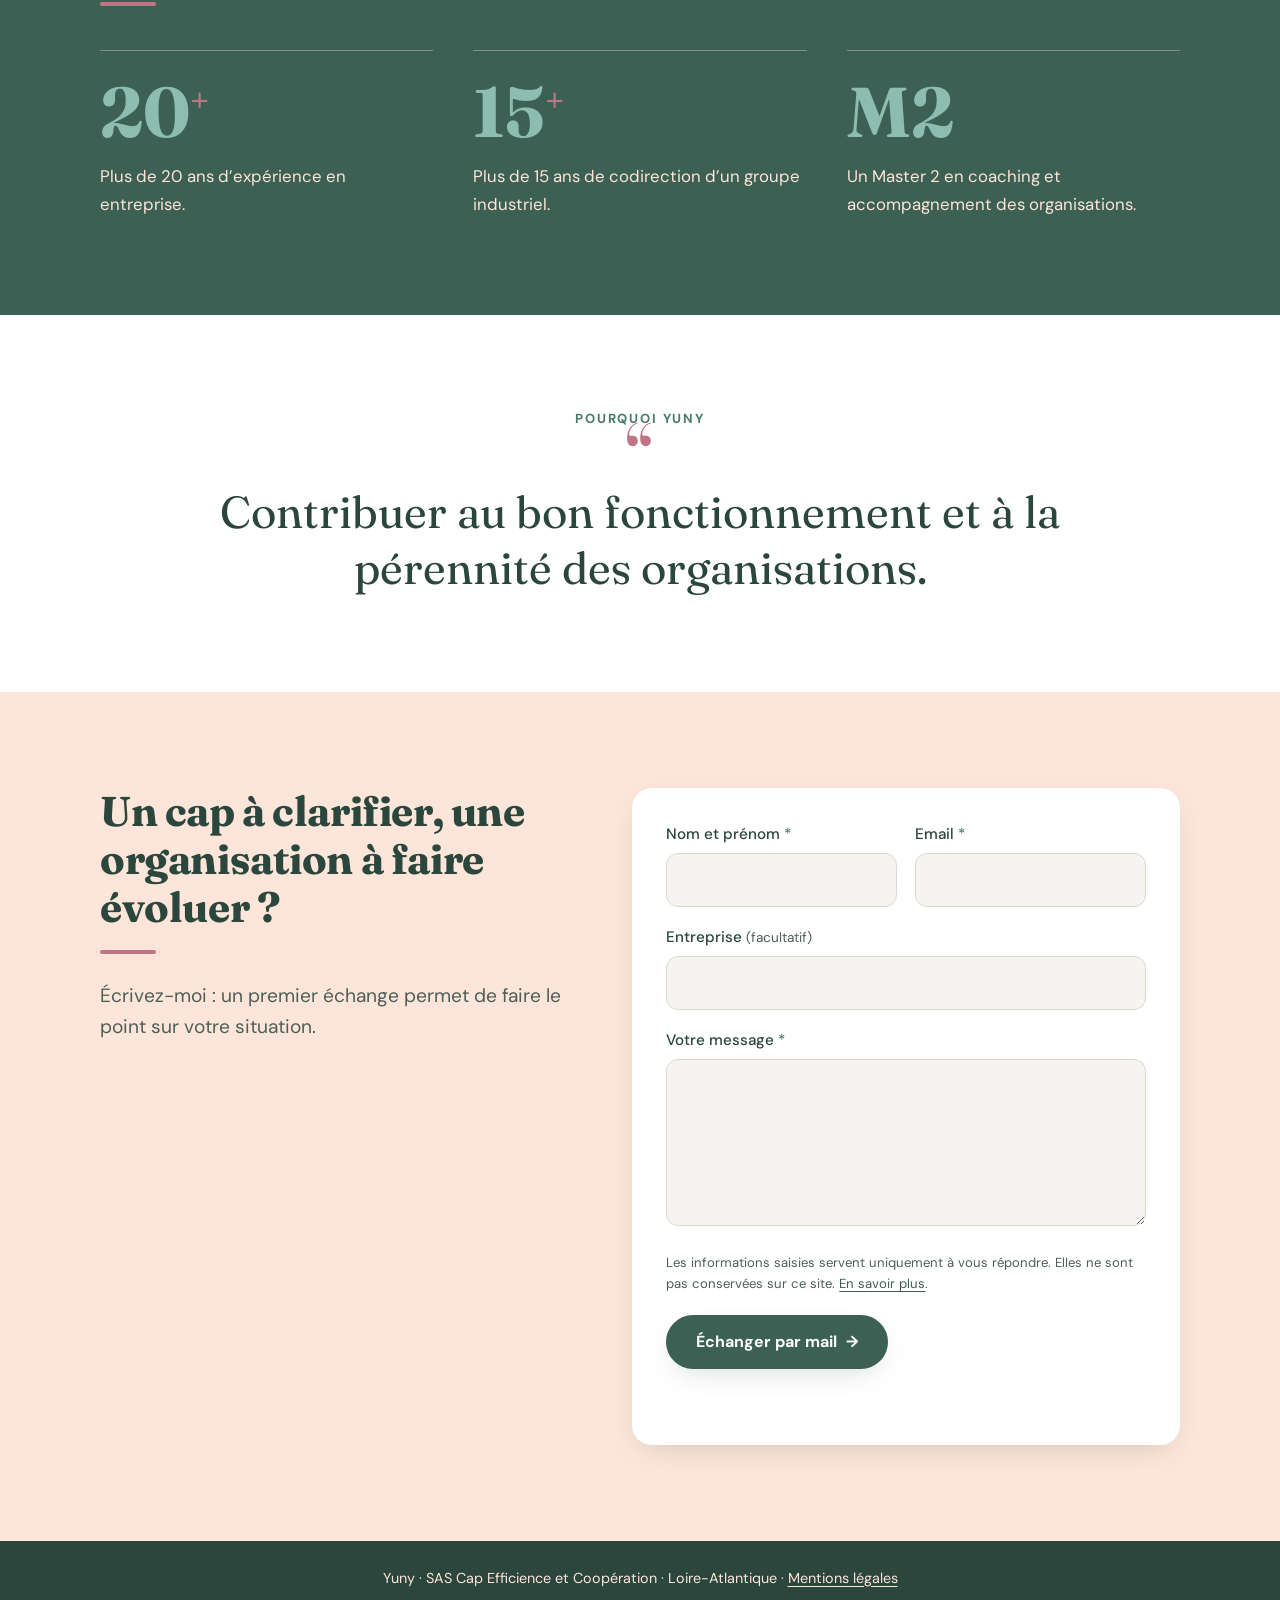
==== commit 6bc73866: "Retrait du chiffre d'affaires et petites touches de rose Co-Authored-By: Claude Opus 5.5 <noreply@an" ====
--- a/index.html
+++ b/index.html
@@ -14,7 +14,7 @@
   <link rel="preconnect" href="https://fonts.googleapis.com">
   <link rel="preconnect" href="https://fonts.gstatic.com" crossorigin>
   <link href="https://fonts.googleapis.com/css2?family=DM+Sans:opsz,wght@9..40,400;9..40,500;9..40,700&family=Fraunces:opsz,wght@9..144,500;9..144,700&display=swap" rel="stylesheet">
-  <link rel="stylesheet" href="assets/style.css">
+  <link rel="stylesheet" href="assets/style.css?v=5">
 </head>
 <body>
   <a class="skip" href="#contenu">Aller au contenu</a>
@@ -89,7 +89,7 @@
           </li>
           <li class="stat">
             <span class="stat__big">15<sup>+</sup></span>
-            <span class="stat__txt">Plus de 15 ans de codirection d’un groupe industriel, de 400&nbsp;K€ à 16&nbsp;M€ de chiffre d’affaires.</span>
+            <span class="stat__txt">Plus de 15 ans de codirection d’un groupe industriel.</span>
           </li>
           <li class="stat">
             <span class="stat__big">M2</span>
@@ -157,6 +157,6 @@
     </div>
   </footer>
 
-  <script src="assets/main.js" defer></script>
+  <script src="assets/main.js?v=5" defer></script>
 </body>
 </html>
--- a/assets/style.css
+++ b/assets/style.css
@@ -36,7 +36,7 @@
 }
 img { max-width: 100%; height: auto; display: block; }
 a { color: var(--green); text-underline-offset: 3px; }
-a:hover { color: var(--green-dark); }
+a:hover { color: var(--rose-dark); }
 :focus-visible { outline: 3px solid var(--sage); outline-offset: 3px; border-radius: 4px; }
 
 h1, h2, h3 { font-family: var(--serif); font-weight: 700; line-height: 1.15; color: var(--green-dark); margin: 0; letter-spacing: -0.01em; }
@@ -87,6 +87,8 @@
 .hero { position: relative; overflow: hidden; background: var(--neutral); padding: 56px 0 104px; }
 .hero__inner { position: relative; z-index: 1; max-width: 860px; margin-left: max(0px, calc((100% - var(--wrap)) / 2)); }
 .eyebrow { font-family: var(--sans); font-size: .82rem; font-weight: 700; letter-spacing: .14em; text-transform: uppercase; color: var(--sage-dark); margin: 0 0 18px; }
+.eyebrow::before { content: ""; display: inline-block; width: 22px; height: 2px; background: var(--rose); vertical-align: middle; margin: -2px 10px 0 0; }
+.eyebrow--center::before { display: none; }
 .hero h1 { font-size: clamp(2.2rem, 5.4vw, 4rem); font-weight: 700; }
 .hero h1 em { font-style: italic; font-weight: 500; color: var(--sage-dark); }
 .lead { font-size: clamp(1.05rem, 1.6vw, 1.2rem); color: var(--muted); max-width: 680px; margin: 26px 0 0; }
@@ -101,6 +103,8 @@
 /* Sections */
 .section { padding: 96px 0; }
 .section__title { font-size: clamp(1.8rem, 3.6vw, 2.6rem); margin-bottom: 44px; max-width: 760px; }
+.section__title::after { content: ""; display: block; width: 56px; height: 4px; border-radius: 2px; background: var(--rose); margin-top: 18px; }
+.contact__intro .section__title::after { margin-bottom: 4px; }
 .section--green { background: var(--green); color: var(--peach); }
 .section--green .section__title { color: var(--peach); }
 .section--peach { background: var(--peach); }
@@ -113,7 +117,10 @@
   border-top: 6px solid var(--sage);
   transition: transform .25s ease;
 }
-.card:hover { transform: translateY(-4px); }
+.card:hover { transform: translateY(-4px); border-top-color: var(--rose); }
+.card:hover .card__num { color: var(--rose); }
+.card__num { transition: color .25s ease; }
+.card { transition: transform .25s ease, border-color .25s ease; }
 .card--accent { border-top-color: var(--green); }
 .card__num { font-family: var(--serif); font-size: 2.6rem; font-weight: 500; color: var(--sage); line-height: 1; display: block; margin-bottom: 18px; }
 .card--accent .card__num { color: var(--green); }
@@ -133,7 +140,7 @@
 .why__inner { max-width: 880px; }
 .eyebrow--center { text-align: center; }
 .why__quote { font-family: var(--serif); font-size: clamp(1.7rem, 3.8vw, 2.8rem); line-height: 1.25; color: var(--green-dark); margin: 0; position: relative; padding-top: 40px; }
-.why__quote::before { content: "“"; position: absolute; top: -30px; left: 50%; transform: translateX(-50%); font-size: 6rem; color: var(--sage); line-height: 1; }
+.why__quote::before { content: "“"; position: absolute; top: -30px; left: 50%; transform: translateX(-50%); font-size: 6rem; color: var(--rose); line-height: 1; }
 
 /* Contact */
 .contact { display: grid; grid-template-columns: 1fr 1.15fr; gap: 56px; align-items: start; }
@@ -163,7 +170,7 @@
 .footer__inner { padding-top: 26px; padding-bottom: 26px; text-align: center; }
 .footer p { margin: 0; }
 .footer a { color: var(--peach); }
-.footer a:hover { color: var(--sage); }
+.footer a:hover { color: var(--rose); }
 
 /* Page mentions légales */
 .legal { padding: 64px 0 96px; }
@@ -171,7 +178,6 @@
 .legal h1 { font-size: clamp(2rem, 4vw, 2.8rem); margin-bottom: 32px; }
 .legal h2 { font-size: 1.4rem; margin: 40px 0 12px; }
 .legal p, .legal li { color: var(--muted); }
-.todo { background: #fff3c4; color: #6b5300; padding: 0 4px; border-radius: 4px; }
 
 /* Responsive */
 @media (max-width: 1180px) {
